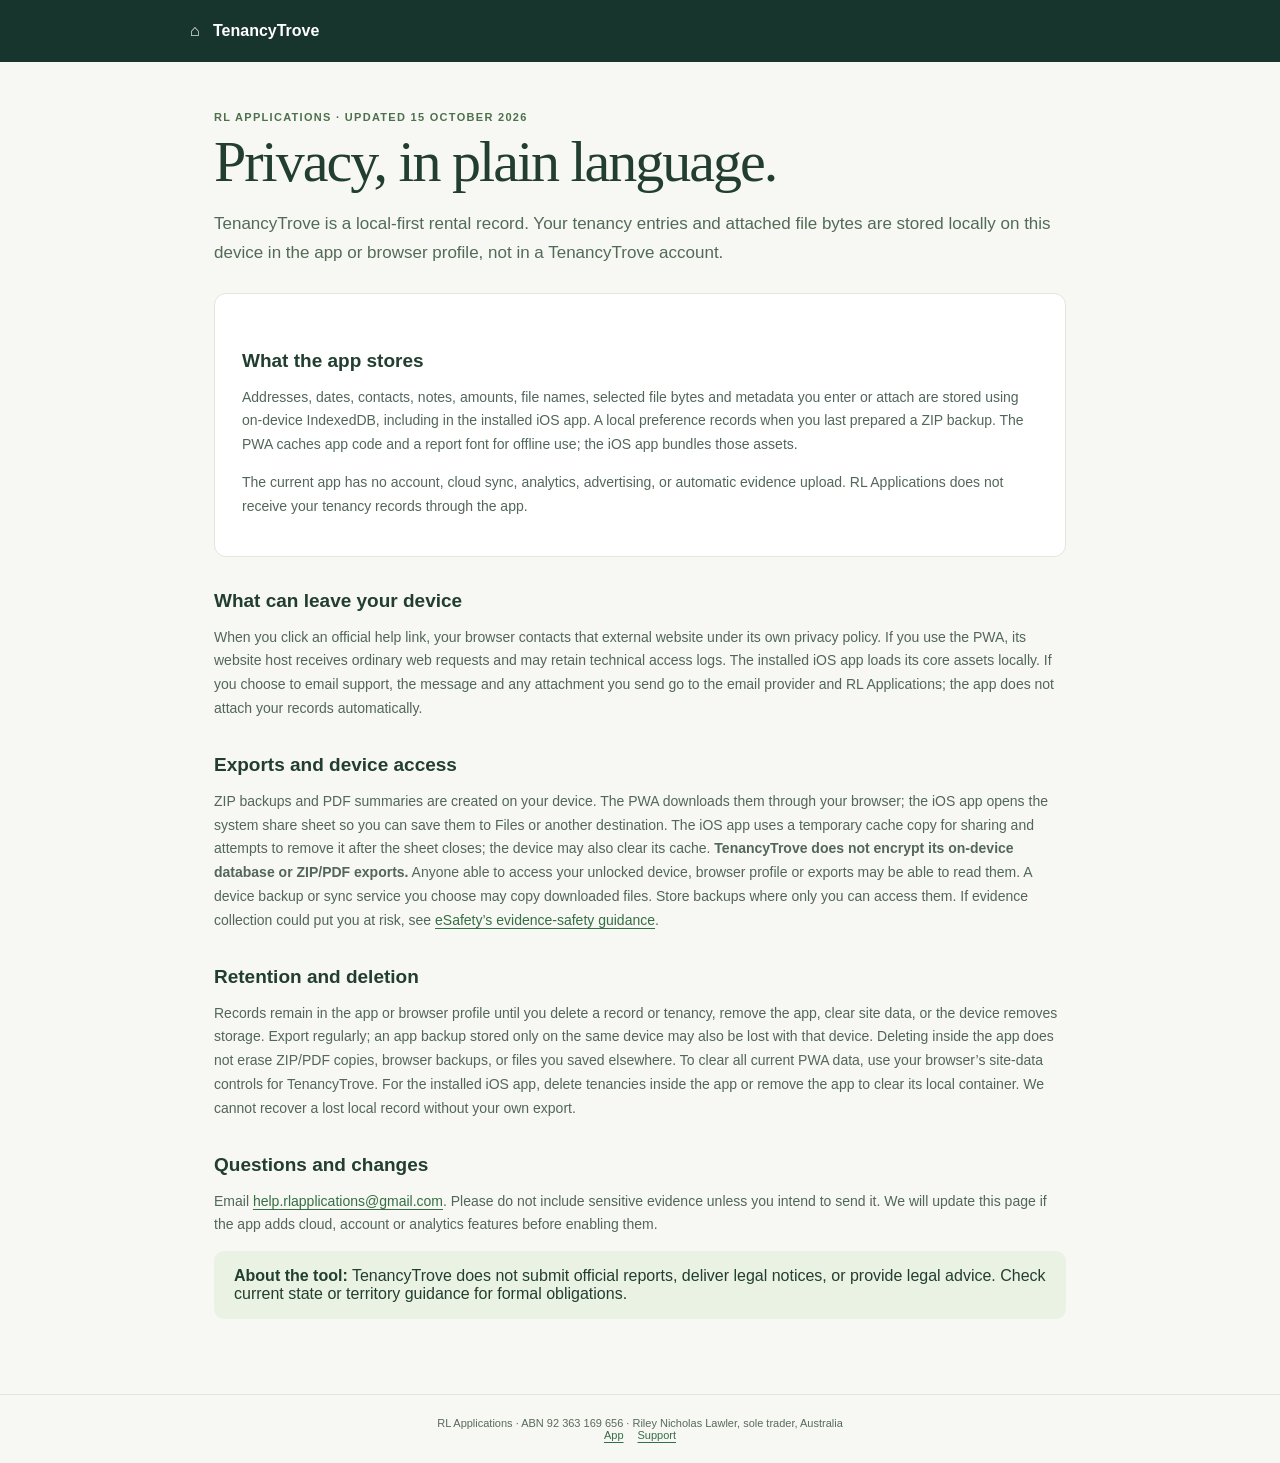
==== privacy.html @ 0dedb350 "Publish TenancyTrove privacy and support pages" ====
<!doctype html><html lang="en-AU"><head><meta charset="utf-8"><meta name="viewport" content="width=device-width,initial-scale=1,viewport-fit=cover"><meta name="theme-color" content="#17352d"><title>Privacy · TenancyTrove</title><link rel="icon" href="./favicon.svg"><link rel="stylesheet" href="./legal.css"></head><body><header><a href="./index.html">⌂ &nbsp; TenancyTrove</a></header><main><span class="eyebrow">RL APPLICATIONS · UPDATED 15 OCTOBER 2026</span><h1>Privacy, in plain language.</h1><p class="lead">TenancyTrove is a local-first rental record. Your tenancy entries and attached file bytes are stored locally on this device in the app or browser profile, not in a TenancyTrove account.</p><div class="card"><h2>What the app stores</h2><p>Addresses, dates, contacts, notes, amounts, file names, selected file bytes and metadata you enter or attach are stored using on-device IndexedDB, including in the installed iOS app. A local preference records when you last prepared a ZIP backup. The PWA caches app code and a report font for offline use; the iOS app bundles those assets.</p><p>The current app has no account, cloud sync, analytics, advertising, or automatic evidence upload. RL Applications does not receive your tenancy records through the app.</p></div><h2>What can leave your device</h2><p>When you click an official help link, your browser contacts that external website under its own privacy policy. If you use the PWA, its website host receives ordinary web requests and may retain technical access logs. The installed iOS app loads its core assets locally. If you choose to email support, the message and any attachment you send go to the email provider and RL Applications; the app does not attach your records automatically.</p><h2>Exports and device access</h2><p>ZIP backups and PDF summaries are created on your device. The PWA downloads them through your browser; the iOS app opens the system share sheet so you can save them to Files or another destination. The iOS app uses a temporary cache copy for sharing and attempts to remove it after the sheet closes; the device may also clear its cache. <strong>TenancyTrove does not encrypt its on-device database or ZIP/PDF exports.</strong> Anyone able to access your unlocked device, browser profile or exports may be able to read them. A device backup or sync service you choose may copy downloaded files. Store backups where only you can access them. If evidence collection could put you at risk, see <a href="https://www.esafety.gov.au/key-topics/domestic-family-violence/collecting-evidence-safely" rel="noopener noreferrer" target="_blank">eSafety’s evidence-safety guidance</a>.</p><h2>Retention and deletion</h2><p>Records remain in the app or browser profile until you delete a record or tenancy, remove the app, clear site data, or the device removes storage. Export regularly; an app backup stored only on the same device may also be lost with that device. Deleting inside the app does not erase ZIP/PDF copies, browser backups, or files you saved elsewhere. To clear all current PWA data, use your browser’s site-data controls for TenancyTrove. For the installed iOS app, delete tenancies inside the app or remove the app to clear its local container. We cannot recover a lost local record without your own export.</p><h2>Questions and changes</h2><p>Email <a href="mailto:help.rlapplications@gmail.com?subject=TenancyTrove%20privacy">help.rlapplications@gmail.com</a>. Please do not include sensitive evidence unless you intend to send it. We will update this page if the app adds cloud, account or analytics features before enabling them.</p><div class="notice"><strong>About the tool:</strong> TenancyTrove does not submit official reports, deliver legal notices, or provide legal advice. Check current state or territory guidance for formal obligations.</div></main><footer>RL Applications · ABN 92 363 169 656 · Riley Nicholas Lawler, sole trader, Australia <br><a href="./index.html">App</a><a href="./support.html">Support</a></footer></body></html>
---- legal.css ----
:root{font-family:Inter,ui-sans-serif,-apple-system,BlinkMacSystemFont,"Segoe UI",sans-serif;color:#213e30;background:#f7f7f3}*{box-sizing:border-box}body{margin:0}header{background:#17352d;color:#fff;padding:22px max(24px,calc((100vw - 900px)/2))}header a{color:#fff;text-decoration:none;font-weight:800}main{max-width:900px;margin:auto;padding:45px 24px 75px}h1{font:normal clamp(38px,6vw,58px)/1.05 Georgia,serif;letter-spacing:-2px;margin:7px 0 13px}h2{font-size:19px;margin:33px 0 8px}p,li{color:#52665a;line-height:1.7;font-size:14px}ul{padding-left:23px}.eyebrow{font-size:11px;color:#4c714c;font-weight:800;letter-spacing:1.3px}.lead{font-size:17px;color:#516b55}.card{background:#fff;border:1px solid #dfe8dc;border-radius:12px;padding:23px 27px;margin:25px 0}.notice{background:#eaf2e3;border-radius:10px;padding:16px 20px}a{color:#356e43;text-underline-offset:3px}a:hover{color:#194b2c}footer{border-top:1px solid #dfe8dc;color:#586b59;font-size:11px;padding:22px 24px;text-align:center}footer a{margin-inline:7px}@media(max-width:640px){main{padding-top:30px}.card{padding:18px}}
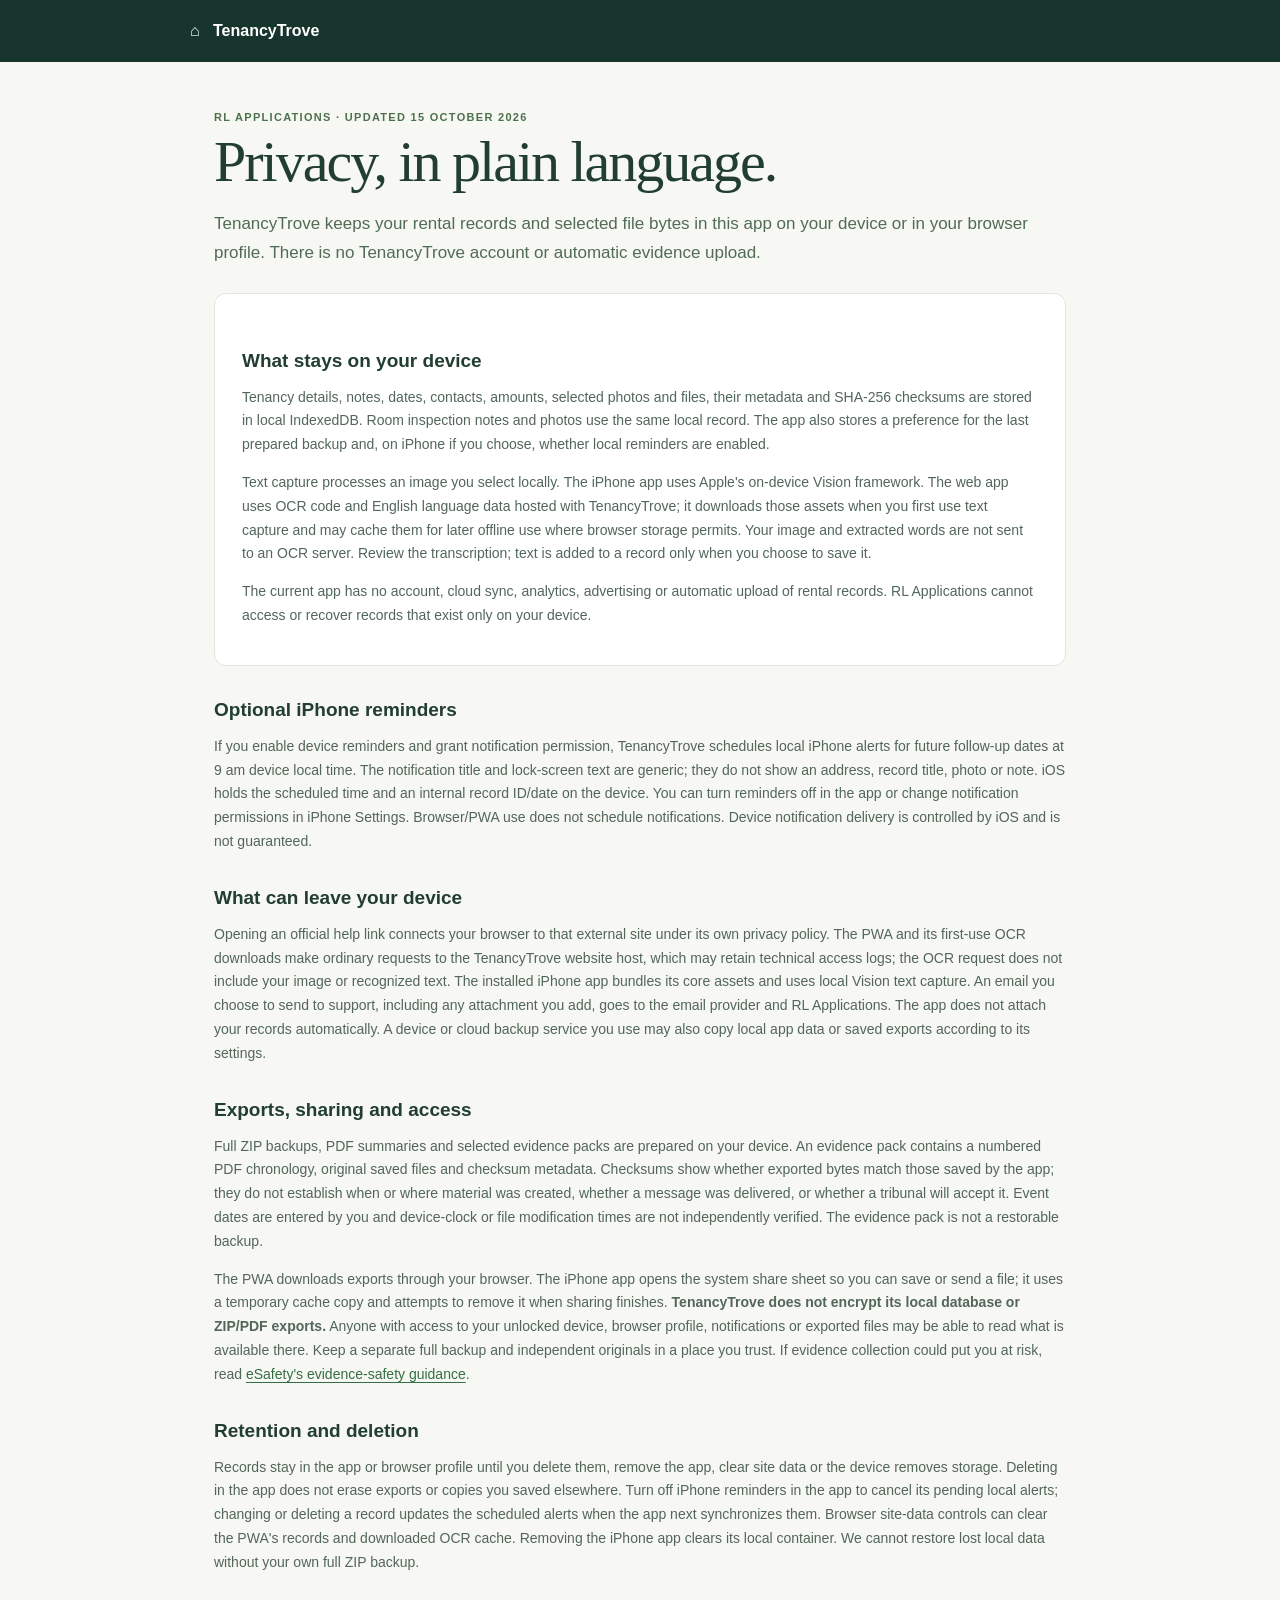
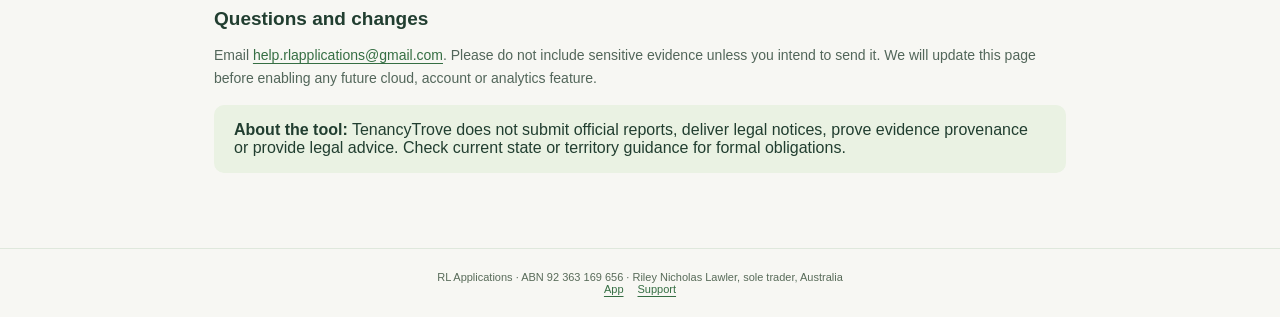
==== commit a3a18d12: "Explain free on-device rental tools and privacy" ====
--- a/privacy.html
+++ b/privacy.html
@@ -1 +1,44 @@
-<!doctype html><html lang="en-AU"><head><meta charset="utf-8"><meta name="viewport" content="width=device-width,initial-scale=1,viewport-fit=cover"><meta name="theme-color" content="#17352d"><title>Privacy · TenancyTrove</title><link rel="icon" href="./favicon.svg"><link rel="stylesheet" href="./legal.css"></head><body><header><a href="./index.html">⌂ &nbsp; TenancyTrove</a></header><main><span class="eyebrow">RL APPLICATIONS · UPDATED 15 OCTOBER 2026</span><h1>Privacy, in plain language.</h1><p class="lead">TenancyTrove is a local-first rental record. Your tenancy entries and attached file bytes are stored locally on this device in the app or browser profile, not in a TenancyTrove account.</p><div class="card"><h2>What the app stores</h2><p>Addresses, dates, contacts, notes, amounts, file names, selected file bytes and metadata you enter or attach are stored using on-device IndexedDB, including in the installed iOS app. A local preference records when you last prepared a ZIP backup. The PWA caches app code and a report font for offline use; the iOS app bundles those assets.</p><p>The current app has no account, cloud sync, analytics, advertising, or automatic evidence upload. RL Applications does not receive your tenancy records through the app.</p></div><h2>What can leave your device</h2><p>When you click an official help link, your browser contacts that external website under its own privacy policy. If you use the PWA, its website host receives ordinary web requests and may retain technical access logs. The installed iOS app loads its core assets locally. If you choose to email support, the message and any attachment you send go to the email provider and RL Applications; the app does not attach your records automatically.</p><h2>Exports and device access</h2><p>ZIP backups and PDF summaries are created on your device. The PWA downloads them through your browser; the iOS app opens the system share sheet so you can save them to Files or another destination. The iOS app uses a temporary cache copy for sharing and attempts to remove it after the sheet closes; the device may also clear its cache. <strong>TenancyTrove does not encrypt its on-device database or ZIP/PDF exports.</strong> Anyone able to access your unlocked device, browser profile or exports may be able to read them. A device backup or sync service you choose may copy downloaded files. Store backups where only you can access them. If evidence collection could put you at risk, see <a href="https://www.esafety.gov.au/key-topics/domestic-family-violence/collecting-evidence-safely" rel="noopener noreferrer" target="_blank">eSafety’s evidence-safety guidance</a>.</p><h2>Retention and deletion</h2><p>Records remain in the app or browser profile until you delete a record or tenancy, remove the app, clear site data, or the device removes storage. Export regularly; an app backup stored only on the same device may also be lost with that device. Deleting inside the app does not erase ZIP/PDF copies, browser backups, or files you saved elsewhere. To clear all current PWA data, use your browser’s site-data controls for TenancyTrove. For the installed iOS app, delete tenancies inside the app or remove the app to clear its local container. We cannot recover a lost local record without your own export.</p><h2>Questions and changes</h2><p>Email <a href="mailto:help.rlapplications@gmail.com?subject=TenancyTrove%20privacy">help.rlapplications@gmail.com</a>. Please do not include sensitive evidence unless you intend to send it. We will update this page if the app adds cloud, account or analytics features before enabling them.</p><div class="notice"><strong>About the tool:</strong> TenancyTrove does not submit official reports, deliver legal notices, or provide legal advice. Check current state or territory guidance for formal obligations.</div></main><footer>RL Applications · ABN 92 363 169 656 · Riley Nicholas Lawler, sole trader, Australia <br><a href="./index.html">App</a><a href="./support.html">Support</a></footer></body></html>
+<!doctype html>
+<html lang="en-AU">
+<head>
+  <meta charset="utf-8">
+  <meta name="viewport" content="width=device-width,initial-scale=1,viewport-fit=cover">
+  <meta name="theme-color" content="#17352d">
+  <title>Privacy · TenancyTrove</title>
+  <link rel="icon" href="./favicon.svg">
+  <link rel="stylesheet" href="./legal.css">
+</head>
+<body>
+  <header><a href="./index.html">⌂ &nbsp; TenancyTrove</a></header>
+  <main>
+    <span class="eyebrow">RL APPLICATIONS · UPDATED 15 OCTOBER 2026</span>
+    <h1>Privacy, in plain language.</h1>
+    <p class="lead">TenancyTrove keeps your rental records and selected file bytes in this app on your device or in your browser profile. There is no TenancyTrove account or automatic evidence upload.</p>
+
+    <div class="card">
+      <h2>What stays on your device</h2>
+      <p>Tenancy details, notes, dates, contacts, amounts, selected photos and files, their metadata and SHA-256 checksums are stored in local IndexedDB. Room inspection notes and photos use the same local record. The app also stores a preference for the last prepared backup and, on iPhone if you choose, whether local reminders are enabled.</p>
+      <p>Text capture processes an image you select locally. The iPhone app uses Apple's on-device Vision framework. The web app uses OCR code and English language data hosted with TenancyTrove; it downloads those assets when you first use text capture and may cache them for later offline use where browser storage permits. Your image and extracted words are not sent to an OCR server. Review the transcription; text is added to a record only when you choose to save it.</p>
+      <p>The current app has no account, cloud sync, analytics, advertising or automatic upload of rental records. RL Applications cannot access or recover records that exist only on your device.</p>
+    </div>
+
+    <h2>Optional iPhone reminders</h2>
+    <p>If you enable device reminders and grant notification permission, TenancyTrove schedules local iPhone alerts for future follow-up dates at 9 am device local time. The notification title and lock-screen text are generic; they do not show an address, record title, photo or note. iOS holds the scheduled time and an internal record ID/date on the device. You can turn reminders off in the app or change notification permissions in iPhone Settings. Browser/PWA use does not schedule notifications. Device notification delivery is controlled by iOS and is not guaranteed.</p>
+
+    <h2>What can leave your device</h2>
+    <p>Opening an official help link connects your browser to that external site under its own privacy policy. The PWA and its first-use OCR downloads make ordinary requests to the TenancyTrove website host, which may retain technical access logs; the OCR request does not include your image or recognized text. The installed iPhone app bundles its core assets and uses local Vision text capture. An email you choose to send to support, including any attachment you add, goes to the email provider and RL Applications. The app does not attach your records automatically. A device or cloud backup service you use may also copy local app data or saved exports according to its settings.</p>
+
+    <h2>Exports, sharing and access</h2>
+    <p>Full ZIP backups, PDF summaries and selected evidence packs are prepared on your device. An evidence pack contains a numbered PDF chronology, original saved files and checksum metadata. Checksums show whether exported bytes match those saved by the app; they do not establish when or where material was created, whether a message was delivered, or whether a tribunal will accept it. Event dates are entered by you and device-clock or file modification times are not independently verified. The evidence pack is not a restorable backup.</p>
+    <p>The PWA downloads exports through your browser. The iPhone app opens the system share sheet so you can save or send a file; it uses a temporary cache copy and attempts to remove it when sharing finishes. <strong>TenancyTrove does not encrypt its local database or ZIP/PDF exports.</strong> Anyone with access to your unlocked device, browser profile, notifications or exported files may be able to read what is available there. Keep a separate full backup and independent originals in a place you trust. If evidence collection could put you at risk, read <a href="https://www.esafety.gov.au/key-topics/domestic-family-violence/collecting-evidence-safely" rel="noopener noreferrer" target="_blank">eSafety's evidence-safety guidance</a>.</p>
+
+    <h2>Retention and deletion</h2>
+    <p>Records stay in the app or browser profile until you delete them, remove the app, clear site data or the device removes storage. Deleting in the app does not erase exports or copies you saved elsewhere. Turn off iPhone reminders in the app to cancel its pending local alerts; changing or deleting a record updates the scheduled alerts when the app next synchronizes them. Browser site-data controls can clear the PWA's records and downloaded OCR cache. Removing the iPhone app clears its local container. We cannot restore lost local data without your own full ZIP backup.</p>
+
+    <h2>Questions and changes</h2>
+    <p>Email <a href="mailto:help.rlapplications@gmail.com?subject=TenancyTrove%20privacy">help.rlapplications@gmail.com</a>. Please do not include sensitive evidence unless you intend to send it. We will update this page before enabling any future cloud, account or analytics feature.</p>
+    <div class="notice"><strong>About the tool:</strong> TenancyTrove does not submit official reports, deliver legal notices, prove evidence provenance or provide legal advice. Check current state or territory guidance for formal obligations.</div>
+  </main>
+  <footer>RL Applications · ABN 92 363 169 656 · Riley Nicholas Lawler, sole trader, Australia<br><a href="./index.html">App</a><a href="./support.html">Support</a></footer>
+</body>
+</html>
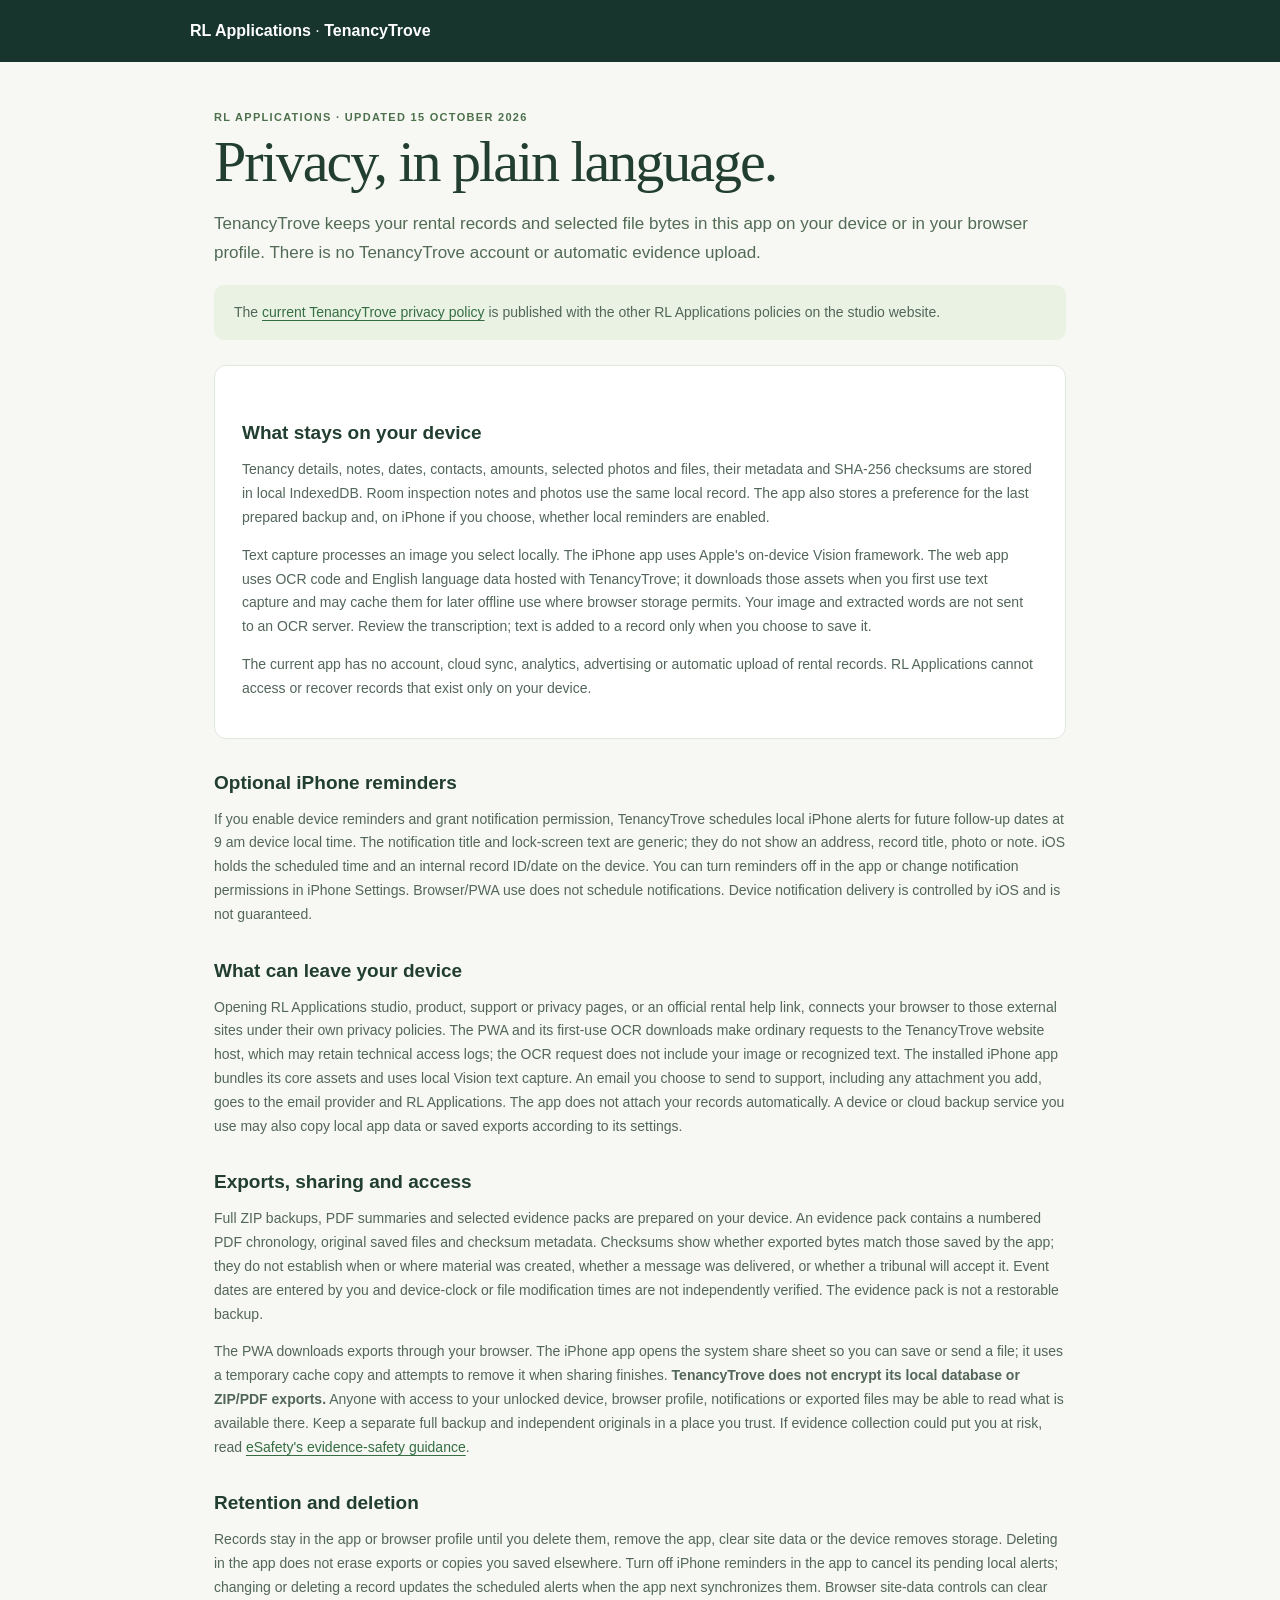
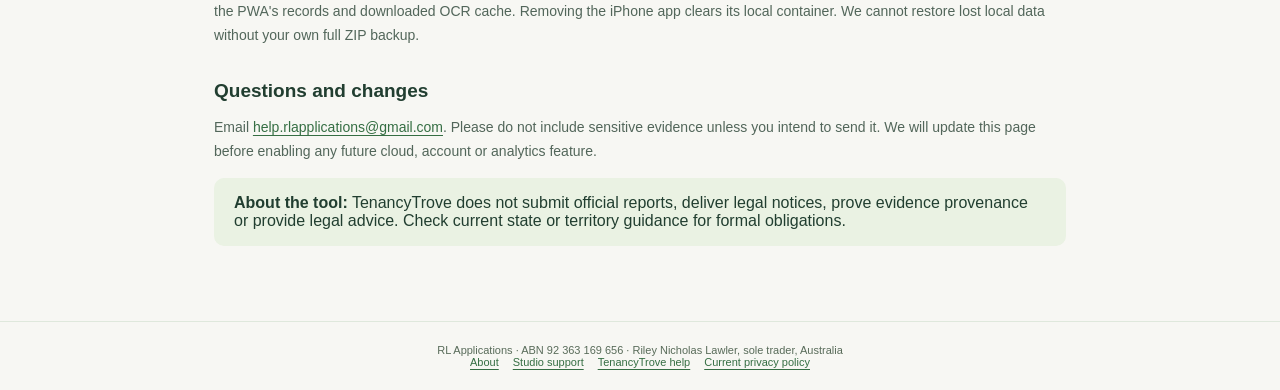
==== commit de9a8930: "Link legacy TenancyTrove pages to studio site" ====
--- a/privacy.html
+++ b/privacy.html
@@ -5,15 +5,17 @@
   <meta name="viewport" content="width=device-width,initial-scale=1,viewport-fit=cover">
   <meta name="theme-color" content="#17352d">
   <title>Privacy · TenancyTrove</title>
+  <link rel="canonical" href="https://rlapplications.com/tenancytrove/privacy/">
   <link rel="icon" href="./favicon.svg">
   <link rel="stylesheet" href="./legal.css">
 </head>
 <body>
-  <header><a href="./index.html">⌂ &nbsp; TenancyTrove</a></header>
+  <header><a href="https://rlapplications.com/">RL Applications</a> · <a href="https://rlapplications.com/tenancytrove/">TenancyTrove</a></header>
   <main>
     <span class="eyebrow">RL APPLICATIONS · UPDATED 15 OCTOBER 2026</span>
     <h1>Privacy, in plain language.</h1>
     <p class="lead">TenancyTrove keeps your rental records and selected file bytes in this app on your device or in your browser profile. There is no TenancyTrove account or automatic evidence upload.</p>
+    <p class="notice">The <a href="https://rlapplications.com/tenancytrove/privacy/">current TenancyTrove privacy policy</a> is published with the other RL Applications policies on the studio website.</p>
 
     <div class="card">
       <h2>What stays on your device</h2>
@@ -26,7 +28,7 @@
     <p>If you enable device reminders and grant notification permission, TenancyTrove schedules local iPhone alerts for future follow-up dates at 9 am device local time. The notification title and lock-screen text are generic; they do not show an address, record title, photo or note. iOS holds the scheduled time and an internal record ID/date on the device. You can turn reminders off in the app or change notification permissions in iPhone Settings. Browser/PWA use does not schedule notifications. Device notification delivery is controlled by iOS and is not guaranteed.</p>
 
     <h2>What can leave your device</h2>
-    <p>Opening an official help link connects your browser to that external site under its own privacy policy. The PWA and its first-use OCR downloads make ordinary requests to the TenancyTrove website host, which may retain technical access logs; the OCR request does not include your image or recognized text. The installed iPhone app bundles its core assets and uses local Vision text capture. An email you choose to send to support, including any attachment you add, goes to the email provider and RL Applications. The app does not attach your records automatically. A device or cloud backup service you use may also copy local app data or saved exports according to its settings.</p>
+    <p>Opening RL Applications studio, product, support or privacy pages, or an official rental help link, connects your browser to those external sites under their own privacy policies. The PWA and its first-use OCR downloads make ordinary requests to the TenancyTrove website host, which may retain technical access logs; the OCR request does not include your image or recognized text. The installed iPhone app bundles its core assets and uses local Vision text capture. An email you choose to send to support, including any attachment you add, goes to the email provider and RL Applications. The app does not attach your records automatically. A device or cloud backup service you use may also copy local app data or saved exports according to its settings.</p>
 
     <h2>Exports, sharing and access</h2>
     <p>Full ZIP backups, PDF summaries and selected evidence packs are prepared on your device. An evidence pack contains a numbered PDF chronology, original saved files and checksum metadata. Checksums show whether exported bytes match those saved by the app; they do not establish when or where material was created, whether a message was delivered, or whether a tribunal will accept it. Event dates are entered by you and device-clock or file modification times are not independently verified. The evidence pack is not a restorable backup.</p>
@@ -39,6 +41,6 @@
     <p>Email <a href="mailto:help.rlapplications@gmail.com?subject=TenancyTrove%20privacy">help.rlapplications@gmail.com</a>. Please do not include sensitive evidence unless you intend to send it. We will update this page before enabling any future cloud, account or analytics feature.</p>
     <div class="notice"><strong>About the tool:</strong> TenancyTrove does not submit official reports, deliver legal notices, prove evidence provenance or provide legal advice. Check current state or territory guidance for formal obligations.</div>
   </main>
-  <footer>RL Applications · ABN 92 363 169 656 · Riley Nicholas Lawler, sole trader, Australia<br><a href="./index.html">App</a><a href="./support.html">Support</a></footer>
+  <footer>RL Applications · ABN 92 363 169 656 · Riley Nicholas Lawler, sole trader, Australia<br><a href="https://rlapplications.com/">About</a><a href="https://rlapplications.com/support/">Studio support</a><a href="https://rlapplications.com/tenancytrove/support/">TenancyTrove help</a><a href="https://rlapplications.com/tenancytrove/privacy/">Current privacy policy</a></footer>
 </body>
 </html>
